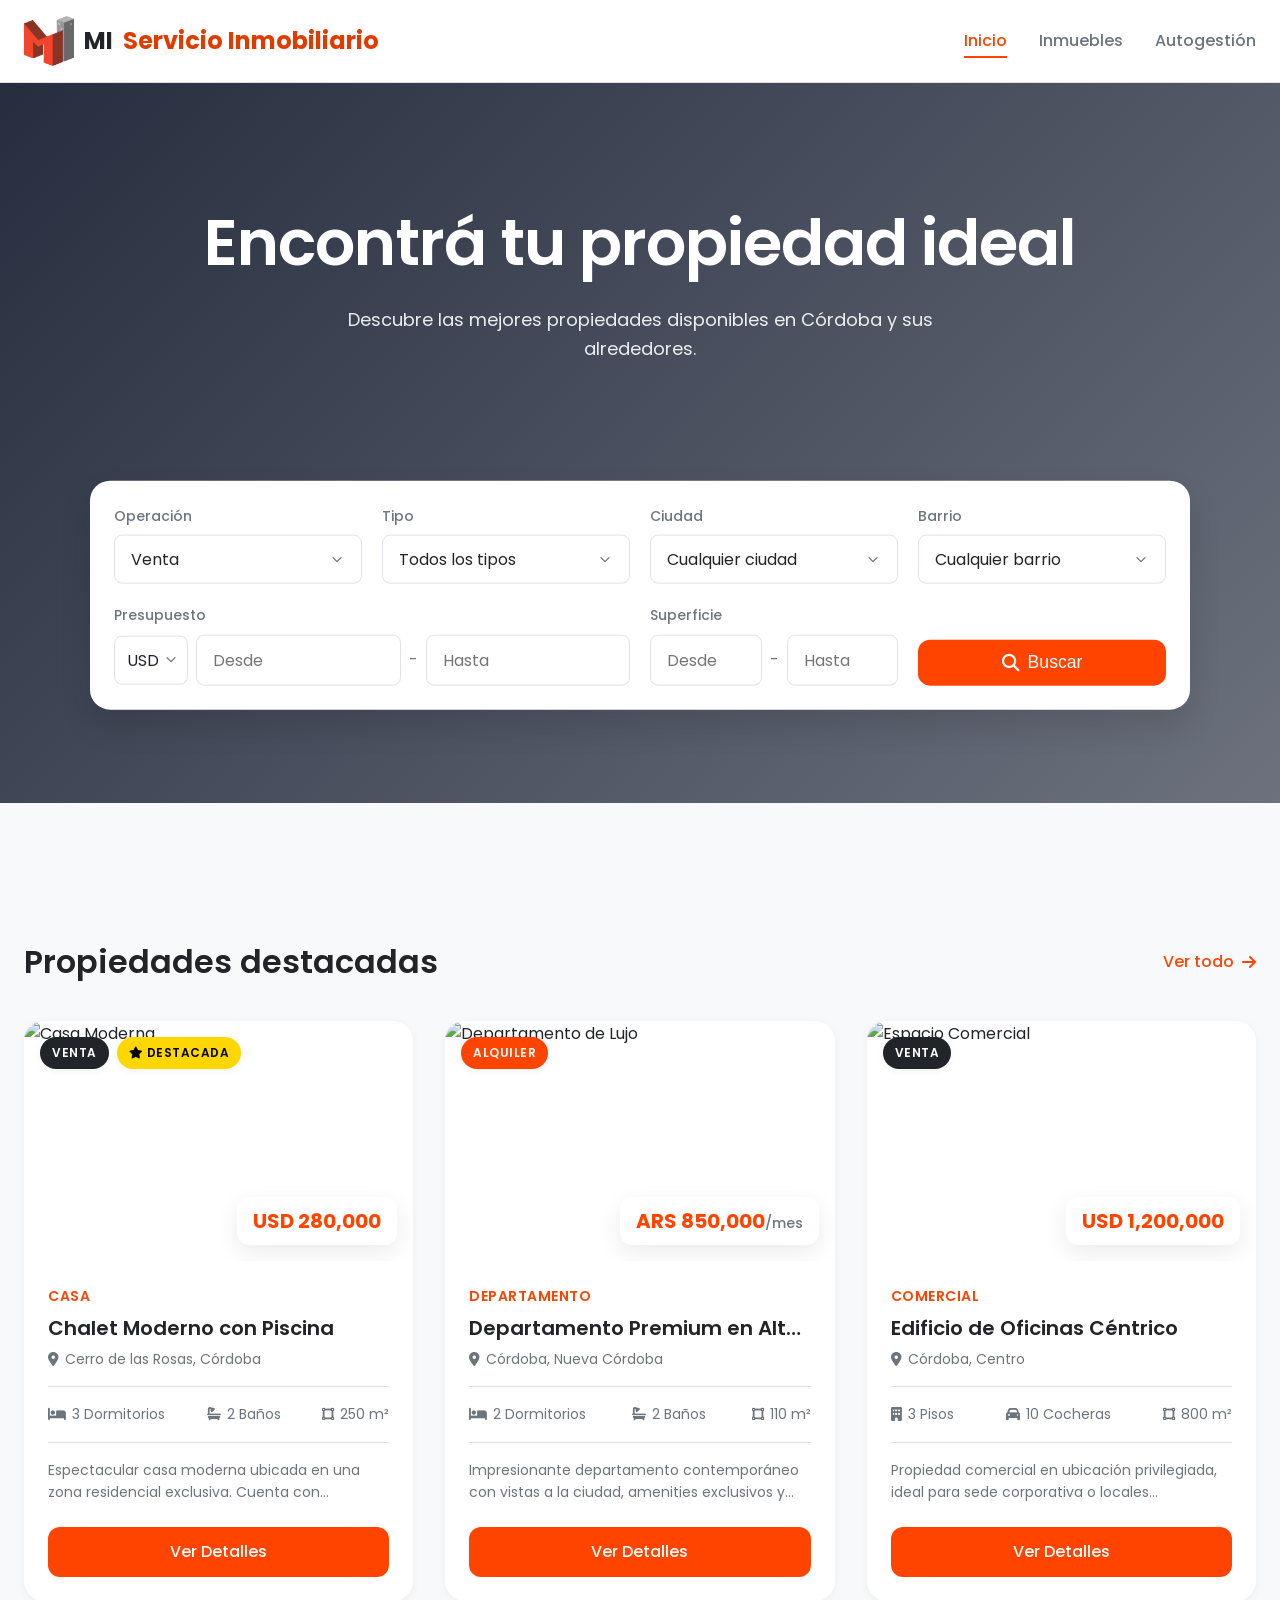
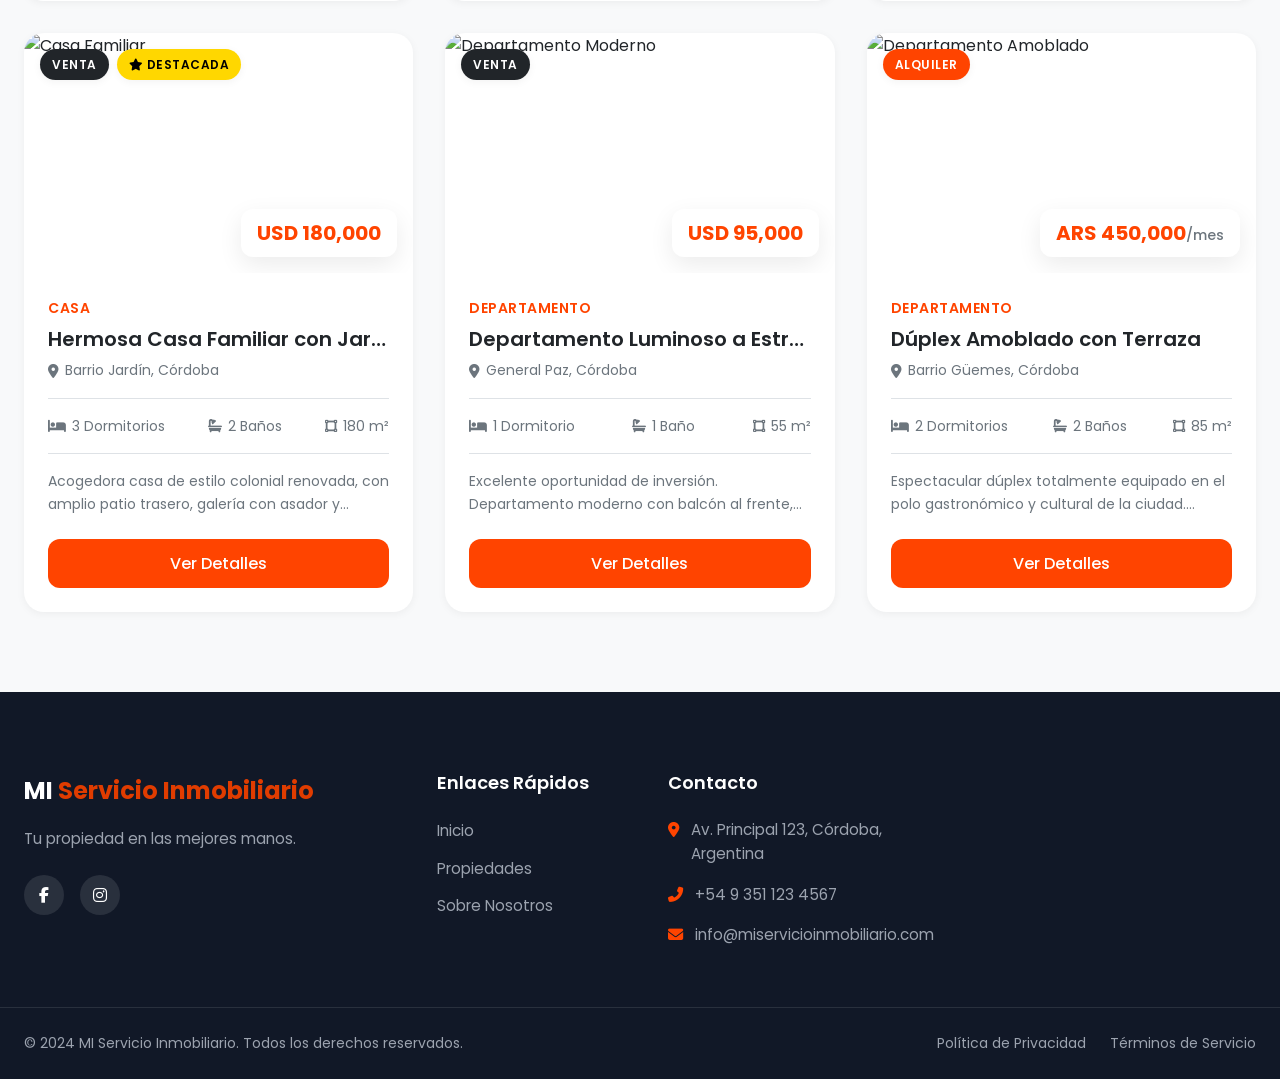
==== real-estate-portal/index.html @ 72af32c0 "Reestructura" ====
<!DOCTYPE html>
<html lang="en">

<head>
    <meta charset="UTF-8">
    <meta name="viewport" content="width=device-width, initial-scale=1.0">
    <meta name="description"
        content="Modern Real Estate Portal - Find your dream home, apartment or commercial property.">
    <title>MI Servicio inmobiliario</title>
    <link rel="icon" href="LogoInmob.png" type="image/png">
    <!-- Modern Typography -->
    <link href="https://fonts.googleapis.com/css2?family=Poppins:wght@300;400;500;600;700&display=swap"
        rel="stylesheet">
    <!-- Font Awesome for Icons -->
    <link rel="stylesheet" href="https://cdnjs.cloudflare.com/ajax/libs/font-awesome/6.4.0/css/all.min.css">
    <!-- Custom CSS -->
    <link rel="stylesheet" href="css/styles.css">
</head>

<body>
    <!-- Header / Navbar -->
    <header class="navbar">
        <div class="container nav-container">
            <a href="#" class="logo">
                <img src="LogoInmob.png" alt="Logo" class="logoimg">
                MI <span>Servicio Inmobiliario</span>
            </a>
            <nav class="nav-links" id="nav-links">
                <a href="index.html" class="active">Inicio</a>
                <a href="properties.html">Inmuebles</a>
                <a href="login.html">Autogestión</a>
            </nav>
            <button class="mobile-toggle" aria-label="Toggle navigation">
                <i class="fas fa-bars"></i>
            </button>
        </div>
    </header>

    <!-- Hero Section -->
    <section class="hero">
        <div class="hero-overlay"></div>
        <div class="container hero-content">
            <h1>Encontrá tu propiedad ideal</h1>
            <p class="subtitle">Descubre las mejores propiedades disponibles en Córdoba y sus alrededores.</p>

            <!-- Advanced Filters Section -->
            <div class="advanced-filters">
                <form class="filter-form">
                    <div class="filter-group">
                        <label>Operación</label>
                        <select class="custom-select">
                            <option value="sale">Venta</option>
                            <option value="rent">Alquiler</option>
                        </select>
                    </div>

                    <div class="filter-group">
                        <label>Tipo</label>
                        <select class="custom-select">
                            <option value="">Todos los tipos</option>
                            <option value="apartment">Departamento</option>
                            <option value="house">Casa</option>
                            <option value="commercial">Comercial</option>
                            <option value="office">Oficina</option>
                            <option value="land">Terreno</option>
                        </select>
                    </div>

                    <div class="filter-group">
                        <label>Ciudad</label>
                        <select class="custom-select">
                            <option value="">Cualquier ciudad</option>
                            <option value="cordoba">Córdoba</option>
                            <option value="carlos_paz">Carlos Paz</option>
                            <option value="villa_maria">Villa María</option>
                        </select>
                    </div>

                    <div class="filter-group">
                        <label>Barrio</label>
                        <select class="custom-select">
                            <option value="">Cualquier barrio</option>
                            <option value="centro">Centro</option>
                            <option value="nueva_cordoba">Nueva Córdoba</option>
                            <option value="alberdi">Alberdi</option>
                        </select>
                    </div>

                    <div class="filter-group price-group">
                        <label>Presupuesto</label>
                        <div class="price-inputs">
                            <select class="custom-select currency-select" aria-label="Currency">
                                <option value="USD">USD</option>
                                <option value="ARS">ARS</option>
                            </select>
                            <input type="number" placeholder="Desde" aria-label="Minimum price">
                            <span class="separator">-</span>
                            <input type="number" placeholder="Hasta" aria-label="Maximum price">
                        </div>
                    </div>

                    <div class="filter-group">
                        <label>Superficie</label>
                        <div class="price-inputs">
                            <input type="number" placeholder="Desde" aria-label="Minimum surface">
                            <span class="separator">-</span>
                            <input type="number" placeholder="Hasta" aria-label="Maximum surface">
                        </div>
                    </div>

                    <div class="filter-submit">
                        <button type="button" class="btn btn-primary btn-search">
                            <i class="fas fa-search"></i> Buscar
                        </button>
                    </div>
                </form>
            </div>
        </div>
    </section>

    <!-- Main Content -->
    <main class="container">

        <!-- Featured Properties / Property Listing Grid -->
        <section class="property-section">
            <div class="section-header">
                <h2>Propiedades destacadas</h2>
                <a href="properties.html" class="view-all">Ver todo <i class="fas fa-arrow-right"></i></a>
            </div>

            <div class="property-grid">
                <article class="property-card featured">
                    <div class="card-image">
                        <img src="https://images.unsplash.com/photo-1512917774080-9991f1c4c750?auto=format&fit=crop&q=80&w=800"
                            alt="Casa Moderna">
                        <div class="badges">
                            <span class="badge operation">Venta</span>
                            <span class="badge featured-badge"><i class="fas fa-star"></i> Destacada</span>
                        </div>
                        <div class="price">USD 280,000</div>
                    </div>
                    <div class="card-content">
                        <span class="property-type">Casa</span>
                        <h3 class="property-title">Chalet Moderno con Piscina</h3>
                        <p class="property-location"><i class="fas fa-map-marker-alt"></i> Cerro de las Rosas, Córdoba
                        </p>
                        <div class="property-features">
                            <span><i class="fas fa-bed"></i> 3 Dormitorios</span>
                            <span><i class="fas fa-bath"></i> 2 Baños</span>
                            <span><i class="fas fa-vector-square"></i> 250 m²</span>
                        </div>
                        <p class="property-desc">Espectacular casa moderna ubicada en una zona residencial exclusiva.
                            Cuenta con ambientes luminosos, amplio jardín, quincho cerrado y terminaciones de primera
                            calidad.</p>
                        <a href="#" class="btn btn-primary btn-block">Ver Detalles</a>
                    </div>
                </article>

                <!-- Property Card 2 -->
                <article class="property-card">
                    <div class="card-image">
                        <img src="https://images.unsplash.com/photo-1545324418-cc1a3fa10c00?auto=format&fit=crop&q=80&w=800"
                            alt="Departamento de Lujo">
                        <div class="badges">
                            <span class="badge operation rent">Alquiler</span>
                        </div>
                        <div class="price">ARS 850,000<span>/mes</span></div>
                    </div>
                    <div class="card-content">
                        <span class="property-type">Departamento</span>
                        <h3 class="property-title">Departamento Premium en Altura</h3>
                        <p class="property-location"><i class="fas fa-map-marker-alt"></i> Córdoba, Nueva Córdoba</p>
                        <div class="property-features">
                            <span><i class="fas fa-bed"></i> 2 Dormitorios</span>
                            <span><i class="fas fa-bath"></i> 2 Baños</span>
                            <span><i class="fas fa-vector-square"></i> 110 m²</span>
                        </div>
                        <p class="property-desc">Impresionante departamento contemporáneo con vistas a la ciudad,
                            amenities exclusivos y guardia de seguridad 24/7 en pleno corazón de Nueva Córdoba.</p>
                        <a href="#" class="btn btn-primary btn-block">Ver Detalles</a>
                    </div>
                </article>

                <!-- Property Card 3 -->
                <article class="property-card">
                    <div class="card-image">
                        <img src="https://images.unsplash.com/photo-1497366216548-37526070297c?auto=format&fit=crop&q=80&w=800"
                            alt="Espacio Comercial">
                        <div class="badges">
                            <span class="badge operation">Venta</span>
                        </div>
                        <div class="price">USD 1,200,000</div>
                    </div>
                    <div class="card-content">
                        <span class="property-type">Comercial</span>
                        <h3 class="property-title">Edificio de Oficinas Céntrico</h3>
                        <p class="property-location"><i class="fas fa-map-marker-alt"></i> Córdoba, Centro</p>
                        <div class="property-features">
                            <span><i class="fas fa-building"></i> 3 Pisos</span>
                            <span><i class="fas fa-car"></i> 10 Cocheras</span>
                            <span><i class="fas fa-vector-square"></i> 800 m²</span>
                        </div>
                        <p class="property-desc">Propiedad comercial en ubicación privilegiada, ideal para sede
                            corporativa o locales comerciales boutique con alto tránsito peatonal.</p>
                        <a href="#" class="btn btn-primary btn-block">Ver Detalles</a>
                    </div>
                </article>

                <!-- Property Card 4 -->
                <article class="property-card featured">
                    <div class="card-image">
                        <img src="https://images.unsplash.com/photo-1580587771525-78b9dba3b914?auto=format&fit=crop&q=80&w=800"
                            alt="Casa Familiar">
                        <div class="badges">
                            <span class="badge operation">Venta</span>
                            <span class="badge featured-badge"><i class="fas fa-star"></i> Destacada</span>
                        </div>
                        <div class="price">USD 180,000</div>
                    </div>
                    <div class="card-content">
                        <span class="property-type">Casa</span>
                        <h3 class="property-title">Hermosa Casa Familiar con Jardín</h3>
                        <p class="property-location"><i class="fas fa-map-marker-alt"></i> Barrio Jardín, Córdoba</p>
                        <div class="property-features">
                            <span><i class="fas fa-bed"></i> 3 Dormitorios</span>
                            <span><i class="fas fa-bath"></i> 2 Baños</span>
                            <span><i class="fas fa-vector-square"></i> 180 m²</span>
                        </div>
                        <p class="property-desc">Acogedora casa de estilo colonial renovada, con amplio patio trasero,
                            galería con asador y cochera doble. Entorno tranquilo y seguro.</p>
                        <a href="#" class="btn btn-primary btn-block">Ver Detalles</a>
                    </div>
                </article>

                <!-- Property Card 5 -->
                <article class="property-card">
                    <div class="card-image">
                        <img src="https://images.unsplash.com/photo-1502672260266-1c1de24244e4?auto=format&fit=crop&q=80&w=800"
                            alt="Departamento Moderno">
                        <div class="badges">
                            <span class="badge operation">Venta</span>
                        </div>
                        <div class="price">USD 95,000</div>
                    </div>
                    <div class="card-content">
                        <span class="property-type">Departamento</span>
                        <h3 class="property-title">Departamento Luminoso a Estrenar</h3>
                        <p class="property-location"><i class="fas fa-map-marker-alt"></i> General Paz, Córdoba</p>
                        <div class="property-features">
                            <span><i class="fas fa-bed"></i> 1 Dormitorio</span>
                            <span><i class="fas fa-bath"></i> 1 Baño</span>
                            <span><i class="fas fa-vector-square"></i> 55 m²</span>
                        </div>
                        <p class="property-desc">Excelente oportunidad de inversión. Departamento moderno con balcón al
                            frente, cocina integrada con barra y detalles de categoría.</p>
                        <a href="#" class="btn btn-primary btn-block">Ver Detalles</a>
                    </div>
                </article>

                <!-- Property Card 6 -->
                <article class="property-card">
                    <div class="card-image">
                        <img src="https://images.unsplash.com/photo-1522708323590-d24dbb6b0267?auto=format&fit=crop&q=80&w=800"
                            alt="Departamento Amoblado">
                        <div class="badges">
                            <span class="badge operation rent">Alquiler</span>
                        </div>
                        <div class="price">ARS 450,000<span>/mes</span></div>
                    </div>
                    <div class="card-content">
                        <span class="property-type">Departamento</span>
                        <h3 class="property-title">Dúplex Amoblado con Terraza</h3>
                        <p class="property-location"><i class="fas fa-map-marker-alt"></i> Barrio Güemes, Córdoba</p>
                        <div class="property-features">
                            <span><i class="fas fa-bed"></i> 2 Dormitorios</span>
                            <span><i class="fas fa-bath"></i> 2 Baños</span>
                            <span><i class="fas fa-vector-square"></i> 85 m²</span>
                        </div>
                        <p class="property-desc">Espectacular dúplex totalmente equipado en el polo gastronómico y
                            cultural de la ciudad. Cuenta con terraza propia y parrilla.</p>
                        <a href="#" class="btn btn-primary btn-block">Ver Detalles</a>
                    </div>
                </article>

            </div>
        </section>

    </main>

    <!-- Footer -->
    <footer class="footer">
        <div class="container footer-grid">
            <div class="footer-brand">
                <a href="#" class="logo">MI <span>Servicio Inmobiliario</span></a>
                <p>Tu propiedad en las mejores manos.</p>
                <div class="social-links">
                    <a href="#" aria-label="Facebook"><i class="fab fa-facebook-f"></i></a>
                    <a href="#" aria-label="Instagram"><i class="fab fa-instagram"></i></a>
                </div>
            </div>

            <div class="footer-links">
                <h3>Enlaces Rápidos</h3>
                <ul>
                    <li><a href="index.html">Inicio</a></li>
                    <li><a href="properties.html">Propiedades</a></li>
                    <li><a href="#">Sobre Nosotros</a></li>
                </ul>
            </div>


            <div class="footer-contact">
                <h3>Contacto</h3>
                <ul>
                    <li><i class="fas fa-map-marker-alt"></i> Av. Principal 123, Córdoba, Argentina</li>
                    <li><i class="fas fa-phone-alt"></i> +54 9 351 123 4567</li>
                    <li><i class="fas fa-envelope"></i> info@miservicioinmobiliario.com</li>
                </ul>
            </div>
        </div>
        <div class="footer-bottom">
            <div class="container">
                <p>&copy; 2024 MI Servicio Inmobiliario. Todos los derechos reservados.</p>
                <div class="footer-bottom-links">
                    <a href="#">Política de Privacidad</a>
                    <a href="#">Términos de Servicio</a>
                </div>
            </div>
        </div>
    </footer>

    <script>
        document.querySelector('.mobile-toggle').addEventListener('click', function () {
            document.getElementById('nav-links').classList.toggle('active');
        });
    </script>
</body>

</html>
---- real-estate-portal/css/styles.css ----
/* =========================================
   CSS Reset & Variables
   ========================================= */
:root {
    /* Brand Colors */
    --primary: #FF4400;
    --primary-hover: #e03c00;
    --primary-light: rgba(255, 68, 0, 0.1);

    /* Neutral Palette */
    --white: #ffffff;
    --bg-light: #f8f9fa;
    --bg-gray: #f1f3f5;

    /* Text Colors */
    --text-dark: #212529;
    --text-muted: #6c757d;
    --text-light: #f8f9fa;
    --text-lighter: #e9ecef;

    /* UI Elements */
    --border-color: #dee2e6;
    --border-radius-sm: 8px;
    --border-radius-md: 12px;
    --border-radius-lg: 20px;

    /* Shadows */
    --shadow-sm: 0 2px 8px rgba(0, 0, 0, 0.05);
    --shadow-md: 0 8px 24px rgba(0, 0, 0, 0.08);
    --shadow-lg: 0 16px 32px rgba(0, 0, 0, 0.12);
    --shadow-orange: 0 4px 16px rgba(255, 68, 0, 0.25);

    /* Transitions */
    --transition-fast: 0.2s ease;
    --transition-normal: 0.3s ease;
}

* {
    margin: 0;
    padding: 0;
    box-sizing: border-box;
}

body {
    font-family: 'Poppins', sans-serif;
    background-color: var(--bg-light);
    color: var(--text-dark);
    line-height: 1.6;
    -webkit-font-smoothing: antialiased;
}

a {
    text-decoration: none;
    color: inherit;
    transition: color var(--transition-fast);
}

ul {
    list-style: none;
}

img {
    max-width: 100%;
    display: block;
}

.container {
    width: 100%;
    max-width: 1280px;
    margin: 0 auto;
    padding: 0 24px;
}

/* =========================================
   Typography & Buttons
   ========================================= */
h1,
h2,
h3,
h4,
h5,
h6 {
    font-weight: 600;
    line-height: 1.2;
    color: var(--text-dark);
}

.btn {
    display: inline-flex;
    align-items: center;
    justify-content: center;
    padding: 12px 24px;
    border-radius: var(--border-radius-md);
    font-weight: 500;
    font-size: 1rem;
    cursor: pointer;
    transition: all var(--transition-fast);
    border: none;
    gap: 8px;
}

.btn-primary {
    background-color: var(--primary);
    color: var(--white);
}

.btn-primary:hover {
    background-color: var(--primary-hover);
    transform: translateY(-2px);
    box-shadow: var(--shadow-orange);
}

.btn-secondary {
    background-color: transparent;
    color: var(--text-dark);
    border: 2px solid var(--border-color);
}

.btn-secondary:hover {
    border-color: var(--primary);
    color: var(--primary);
}

.btn-block {
    width: 100%;
}

/* =========================================
   Header & Navbar
   ========================================= */
.navbar {
    position: sticky;
    top: 0;
    background-color: rgba(255, 255, 255, 0.95);
    backdrop-filter: blur(10px);
    border-bottom: 1px solid var(--border-color);
    z-index: 1000;
    padding: 16px 0;
}

.nav-container {
    display: flex;
    justify-content: space-between;
    align-items: center;
}

.logo {
    font-size: 1.5rem;
    font-weight: 700;
    color: var(--text-dark);
    display: flex;
    align-items: center;
    gap: 10px;
}

.logoimg {
    width: 50px;
    height: 50px;
    object-fit: cover;
}

.logo span {
    color: var(--primary-hover);
}

.nav-links {
    display: flex;
    align-items: center;
    gap: 32px;
}

.nav-links a:not(.btn) {
    font-weight: 500;
    color: var(--text-muted);
    position: relative;
}

.nav-links a:not(.btn):hover,
.nav-links a.active {
    color: var(--primary);
}

.nav-links a:not(.btn)::after {
    content: '';
    position: absolute;
    bottom: -4px;
    left: 0;
    width: 0;
    height: 2px;
    background-color: var(--primary);
    transition: width var(--transition-fast);
}

.nav-links a:not(.btn):hover::after,
.nav-links a.active::after {
    width: 100%;
}

.mobile-toggle {
    display: none;
    background: none;
    border: none;
    font-size: 1.5rem;
    color: var(--text-dark);
    cursor: pointer;
}

/* =========================================
   Hero Section
   ========================================= */
.hero {
    position: relative;
    padding: 120px 0 160px;
    background-image: url('https://images.unsplash.com/photo-1600596542815-ffad4c1539a9?ixlib=rb-4.0.3&auto=format&fit=crop&w=2000&q=80');
    background-size: cover;
    background-position: center;
    min-height: 80vh;
    display: flex;
    align-items: center;
}

.hero-overlay {
    position: absolute;
    top: 0;
    left: 0;
    width: 100%;
    height: 100%;
    background: linear-gradient(135deg, rgba(15, 23, 42, 0.9) 0%, rgba(15, 23, 42, 0.6) 100%);
}

.hero-content {
    position: relative;
    z-index: 10;
    text-align: center;
}

.hero h1 {
    font-size: clamp(2.5rem, 5vw, 4rem);
    color: var(--white);
    margin-bottom: 24px;
    letter-spacing: -1px;
}

.hero .subtitle {
    font-size: 1.125rem;
    color: rgba(255, 255, 255, 0.9);
    max-width: 600px;
    margin: 0 auto 48px;
}

/* =========================================
   Advanced Filters
   ========================================= */
.advanced-filters {
    background: var(--white);
    padding: 24px;
    border-radius: var(--border-radius-lg);
    box-shadow: var(--shadow-lg);
    max-width: 1100px;
    margin: 0 auto;
    transform: translateY(30%);
}

.filter-form {
    display: grid;
    grid-template-columns: repeat(auto-fit, minmax(200px, 1fr));
    gap: 20px;
    align-items: end;
}

.filter-group {
    display: flex;
    flex-direction: column;
    text-align: left;
}

.filter-group label {
    font-size: 0.875rem;
    font-weight: 500;
    color: var(--text-muted);
    margin-bottom: 8px;
}

.custom-select,
.price-inputs input {
    width: 100%;
    padding: 12px 16px;
    border: 1px solid var(--border-color);
    border-radius: var(--border-radius-sm);
    font-family: inherit;
    font-size: 1rem;
    color: var(--text-dark);
    background-color: var(--white);
    transition: border-color var(--transition-fast), box-shadow var(--transition-fast);
    outline: none;
    -webkit-appearance: none;
    -moz-appearance: none;
    appearance: none;
}

/* Custom Select Arrow */
.custom-select {
    background-image: url("data:image/svg+xml;charset=UTF-8,%3csvg xmlns='http://www.w3.org/2000/svg' viewBox='0 0 24 24' fill='none' stroke='%236c757d' stroke-width='2' stroke-linecap='round' stroke-linejoin='round'%3e%3cpolyline points='6 9 12 15 18 9'%3e%3c/polyline%3e%3c/svg%3e");
    background-repeat: no-repeat;
    background-position: right 16px center;
    background-size: 16px;
    cursor: pointer;
}

.custom-select:focus,
.price-inputs input:focus {
    border-color: var(--primary);
    box-shadow: 0 0 0 4px var(--primary-light);
}

.price-group {
    grid-column: span 2;
}

.price-inputs {
    display: flex;
    align-items: center;
    gap: 8px;
}

.currency-select {
    width: 90px;
    padding: 12px 28px 12px 12px;
    background-position: right 8px center;
}

.price-inputs .separator {
    color: var(--text-muted);
}

.filter-submit {
    height: 100%;
    display: flex;
    align-items: flex-end;
}

.btn-search {
    width: 100%;
    height: 46px;
    font-size: 1.1rem;
}

/* =========================================
   Property Listings
   ========================================= */
.property-section {
    padding: 80px 0;
    margin-top: 60px;
    /* Offset for the overlapping form */
}

.section-header {
    display: flex;
    justify-content: space-between;
    align-items: center;
    margin-bottom: 40px;
}

.section-header h2 {
    font-size: 2rem;
}

.view-all {
    display: flex;
    align-items: center;
    gap: 8px;
    color: var(--primary);
    font-weight: 500;
}

.view-all:hover {
    gap: 12px;
}

.property-grid {
    display: grid;
    grid-template-columns: repeat(3, 1fr);
    gap: 32px;
}

/* Property Card */
.property-card {
    background: var(--white);
    border-radius: var(--border-radius-lg);
    overflow: hidden;
    box-shadow: var(--shadow-sm);
    transition: transform var(--transition-normal), box-shadow var(--transition-normal);
    display: flex;
    flex-direction: column;
}

.property-card:hover {
    transform: translateY(-8px);
    box-shadow: var(--shadow-lg);
}

.card-image {
    position: relative;
    height: 240px;
    overflow: hidden;
}

.card-image img {
    width: 100%;
    height: 100%;
    object-fit: cover;
    transition: transform var(--transition-normal);
}

.property-card:hover .card-image img {
    transform: scale(1.05);
}

.badges {
    position: absolute;
    top: 16px;
    left: 16px;
    display: flex;
    gap: 8px;
    z-index: 2;
}

.badge {
    padding: 6px 12px;
    border-radius: 20px;
    font-size: 0.75rem;
    font-weight: 600;
    text-transform: uppercase;
    letter-spacing: 0.5px;
    background: var(--white);
    color: var(--text-dark);
    box-shadow: var(--shadow-sm);
}

.badge.operation {
    background: var(--text-dark);
    color: var(--white);
}

.badge.operation.rent {
    background: var(--primary);
}

.badge.featured-badge {
    background-color: #ffd700;
    color: #000;
}

.price {
    position: absolute;
    bottom: 16px;
    right: 16px;
    background: var(--white);
    padding: 8px 16px;
    border-radius: var(--border-radius-md);
    font-weight: 700;
    font-size: 1.25rem;
    color: var(--primary);
    box-shadow: var(--shadow-md);
    z-index: 2;
}

.price span {
    font-size: 0.875rem;
    color: var(--text-muted);
    font-weight: 500;
}

.card-content {
    padding: 24px;
    display: flex;
    flex-direction: column;
    flex-grow: 1;
}

.property-type {
    font-size: 0.875rem;
    color: var(--primary);
    font-weight: 600;
    margin-bottom: 8px;
    text-transform: uppercase;
    letter-spacing: 0.5px;
}

.property-title {
    font-size: 1.25rem;
    margin-bottom: 8px;
    white-space: nowrap;
    overflow: hidden;
    text-overflow: ellipsis;
}

.property-location {
    color: var(--text-muted);
    font-size: 0.875rem;
    margin-bottom: 16px;
    display: flex;
    align-items: center;
    gap: 6px;
}

.property-features {
    display: flex;
    justify-content: space-between;
    padding: 16px 0;
    border-top: 1px solid var(--border-color);
    border-bottom: 1px solid var(--border-color);
    margin-bottom: 16px;
}

.property-features span {
    display: flex;
    align-items: center;
    gap: 6px;
    font-size: 0.875rem;
    color: var(--text-muted);
}

.property-desc {
    font-size: 0.875rem;
    color: var(--text-muted);
    margin-bottom: 24px;
    display: -webkit-box;
    -webkit-line-clamp: 2;
    line-clamp: 2;
    -webkit-box-orient: vertical;
    overflow: hidden;
    flex-grow: 1;
}

/* =========================================
   Footer
   ========================================= */
.footer {
    background-color: #111827;
    color: var(--text-light);
    padding-top: 80px;
}

.footer-grid {
    display: grid;
    grid-template-columns: 2fr 1fr 1fr 1.5fr;
    gap: 48px;
    margin-bottom: 60px;
}

.footer-brand .logo {
    color: var(--white);
    display: inline-block;
    margin-bottom: 16px;
}

.footer-brand p {
    color: #9ca3af;
    margin-bottom: 24px;
    font-size: 0.95rem;
}

.social-links {
    display: flex;
    gap: 16px;
}

.social-links a {
    display: flex;
    align-items: center;
    justify-content: center;
    width: 40px;
    height: 40px;
    border-radius: 50%;
    background-color: rgba(255, 255, 255, 0.1);
    color: var(--white);
    transition: all var(--transition-fast);
}

.social-links a:hover {
    background-color: var(--primary);
    transform: translateY(-3px);
}

.footer h3 {
    color: var(--white);
    font-size: 1.125rem;
    margin-bottom: 24px;
}

.footer-links ul {
    display: flex;
    flex-direction: column;
    gap: 12px;
}

.footer-links a {
    color: #9ca3af;
    font-size: 0.95rem;
}

.footer-links a:hover {
    color: var(--primary);
    padding-left: 4px;
}

.footer-contact ul {
    display: flex;
    flex-direction: column;
    gap: 16px;
}

.footer-contact li {
    display: flex;
    gap: 12px;
    color: #9ca3af;
    font-size: 0.95rem;
    align-items: flex-start;
}

.footer-contact i {
    color: var(--primary);
    margin-top: 4px;
}

.footer-bottom {
    border-top: 1px solid rgba(255, 255, 255, 0.1);
    padding: 24px 0;
}

.footer-bottom .container {
    display: flex;
    justify-content: space-between;
    align-items: center;
}

.footer-bottom p {
    color: #9ca3af;
    font-size: 0.875rem;
}

.footer-bottom-links {
    display: flex;
    gap: 24px;
}

.footer-bottom-links a {
    color: #9ca3af;
    font-size: 0.875rem;
}

.footer-bottom-links a:hover {
    color: var(--white);
}

/* =========================================
   Responsive Design
   ========================================= */

/* Tablet (max-width: 1024px) */
@media (max-width: 1024px) {
    .container {
        padding: 0 20px;
    }

    .property-grid {
        grid-template-columns: repeat(2, 1fr);
    }

    .advanced-filters {
        transform: translateY(20%);
    }

    .filter-form {
        grid-template-columns: repeat(2, 1fr);
    }

    .price-group {
        grid-column: span 1;
    }

    .footer-grid {
        grid-template-columns: repeat(2, 1fr);
    }
}

/* Mobile (max-width: 768px) */
@media (max-width: 768px) {
    .container {
        padding: 0 16px;
    }

    .nav-links {
        display: none;
        position: absolute;
        top: 100%;
        left: 0;
        width: 100%;
        background-color: var(--white);
        flex-direction: column;
        padding: 24px;
        box-shadow: var(--shadow-md);
        gap: 20px;
    }

    .nav-links.active {
        display: flex;
    }

    .nav-links .btn {
        width: 100%;
    }

    .mobile-toggle {
        display: block;
    }

    .hero {
        min-height: auto;
        padding: 100px 0;
    }

    .hero h1 {
        font-size: 2.5rem;
    }

    .advanced-filters {
        position: relative;
        transform: none;
        margin-top: 40px;
    }

    .filter-form {
        grid-template-columns: 1fr;
    }

    .price-group {
        grid-column: 1;
    }

    .property-section {
        margin-top: 40px;
        padding: 40px 0;
    }

    .property-grid {
        grid-template-columns: 1fr;
    }

    .footer-grid {
        grid-template-columns: 1fr;
        gap: 40px;
    }

    .footer-bottom .container {
        flex-direction: column;
        gap: 16px;
        text-align: center;
    }
}

@media (max-width: 480px) {
    .navbar {
        padding: 12px 0;
    }

    .hero {
        padding: 80px 0;
    }

    .hero h1 {
        font-size: 2.1rem;
    }

    .hero .subtitle {
        font-size: 1rem;
        padding: 0 8px;
    }

    .advanced-filters {
        padding: 18px;
    }

    .filter-group label {
        font-size: 0.8rem;
    }

    .price-inputs .currency-select {
        width: 70px;
        padding: 12px 20px 12px 8px;
    }

    .price {
        font-size: 1.1rem;
        padding: 6px 12px;
    }
}
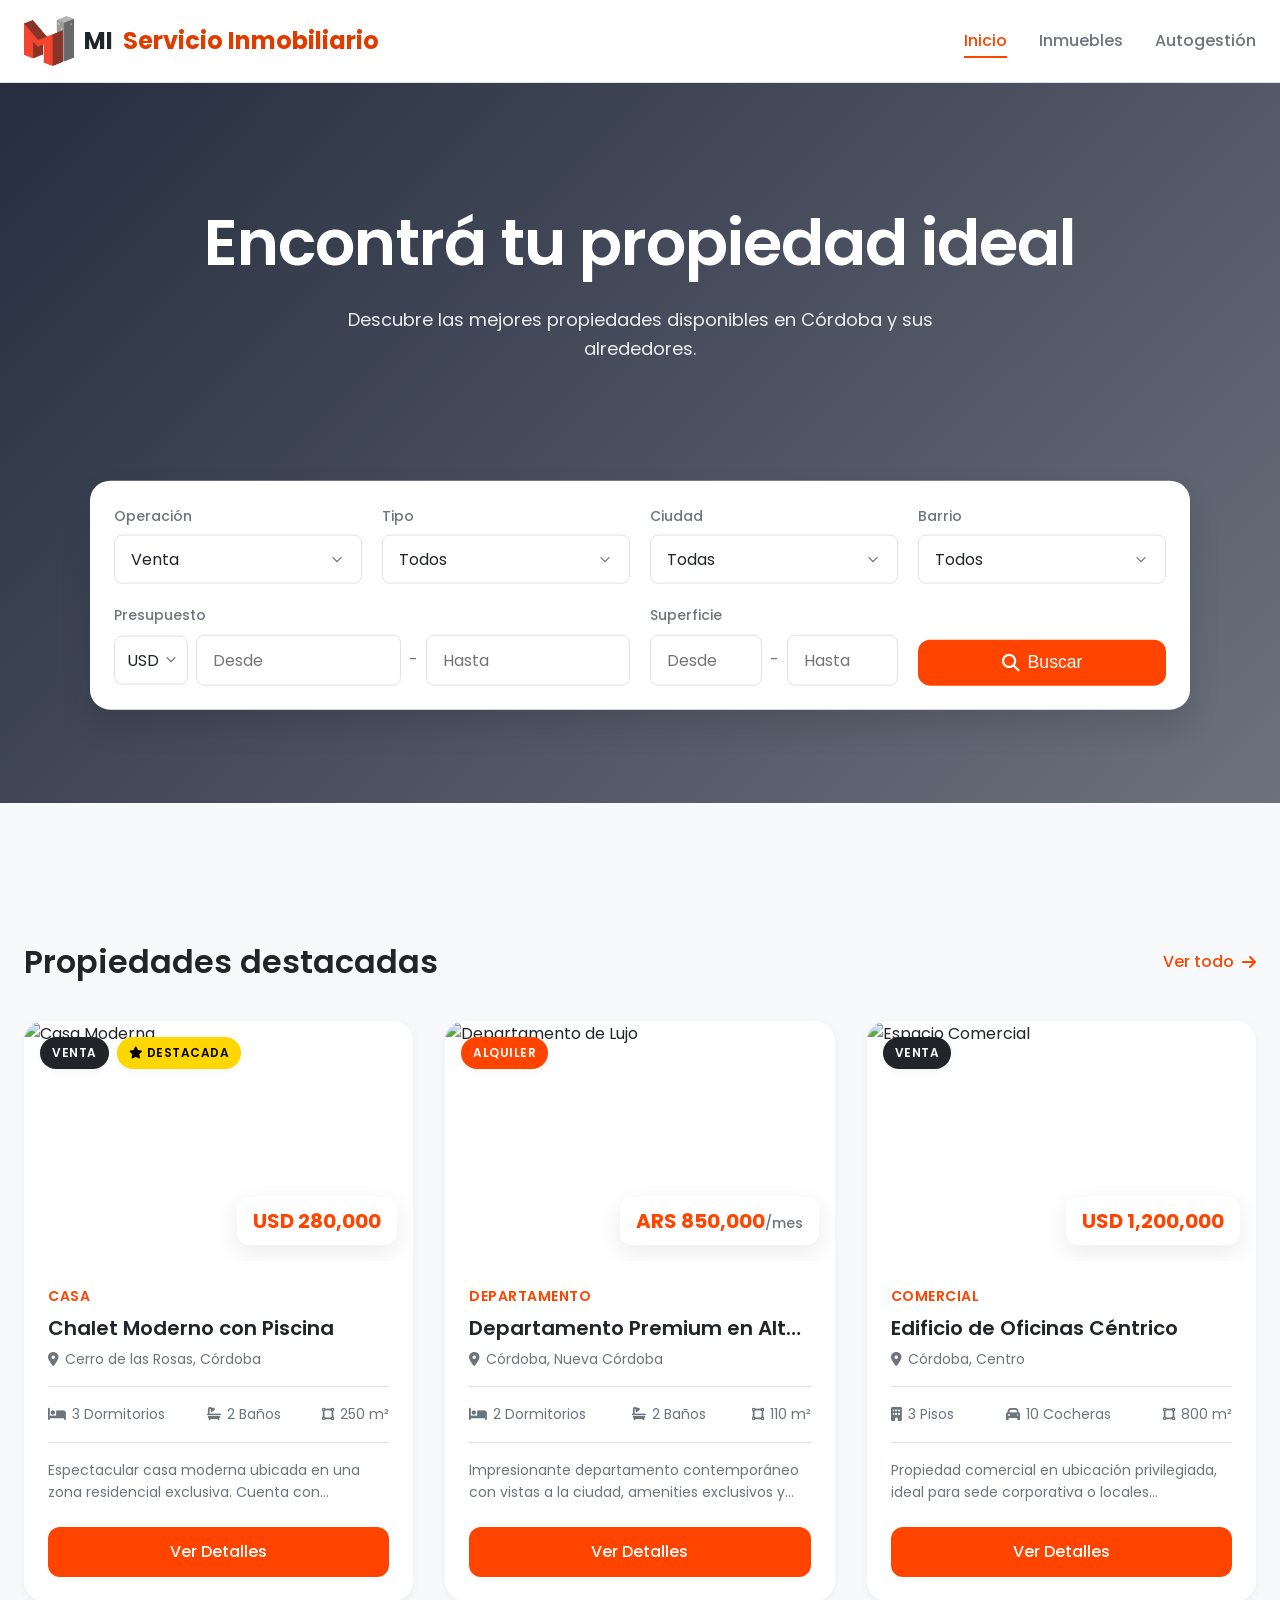
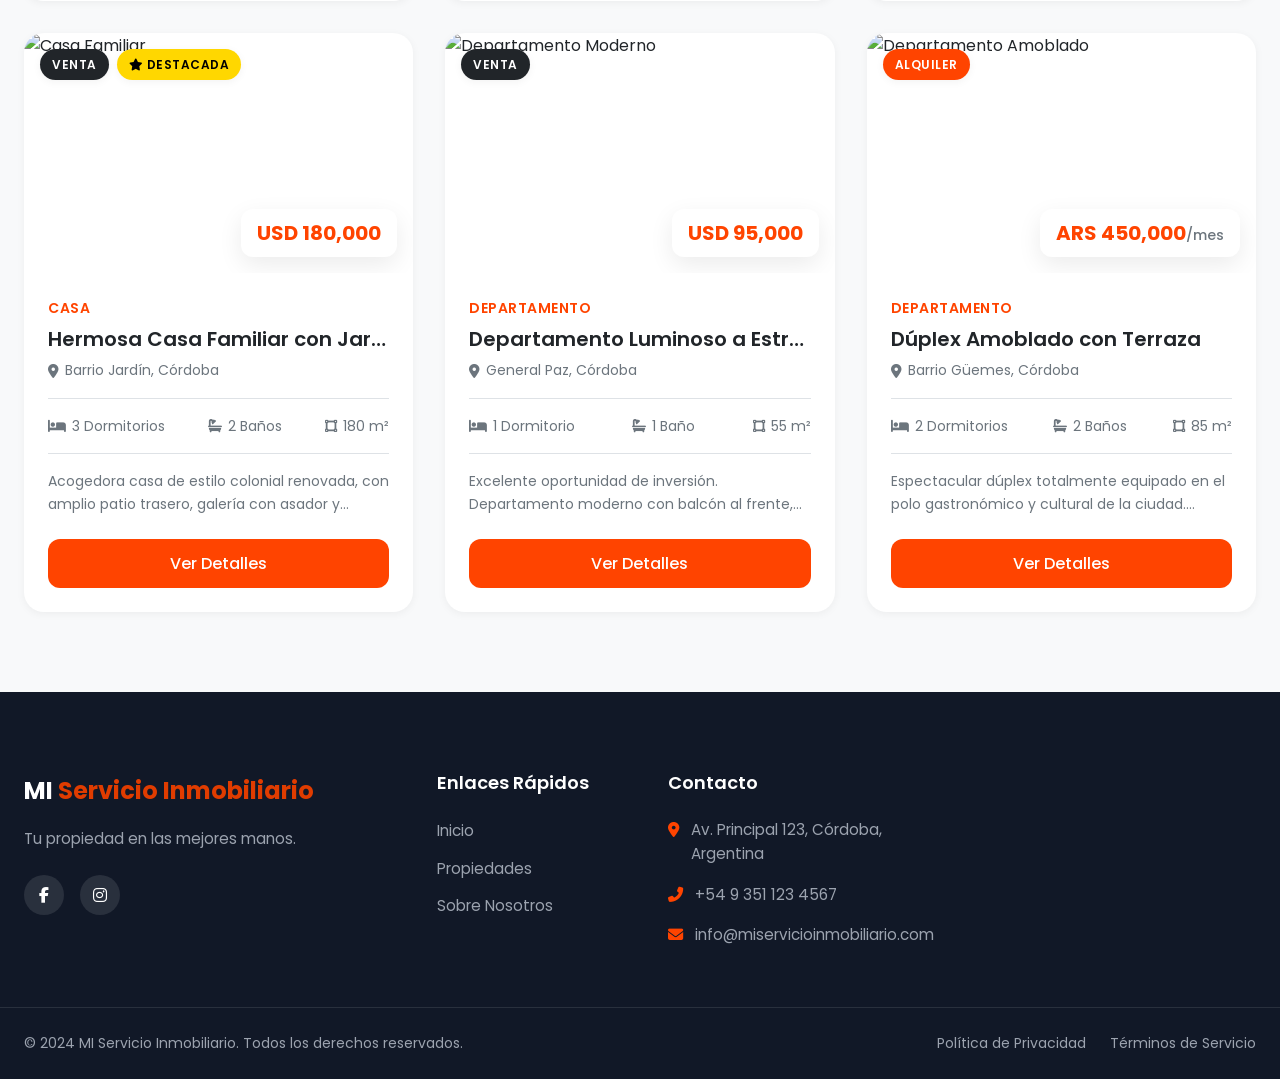
==== commit 8d120d6b: "Input archivos en Admin, correccion de filtros en index y properties" ====
--- a/real-estate-portal/index.html
+++ b/real-estate-portal/index.html
@@ -57,7 +57,7 @@
                     <div class="filter-group">
                         <label>Tipo</label>
                         <select class="custom-select">
-                            <option value="">Todos los tipos</option>
+                            <option value="">Todos</option>
                             <option value="apartment">Departamento</option>
                             <option value="house">Casa</option>
                             <option value="commercial">Comercial</option>
@@ -69,7 +69,7 @@
                     <div class="filter-group">
                         <label>Ciudad</label>
                         <select class="custom-select">
-                            <option value="">Cualquier ciudad</option>
+                            <option value="">Todas</option>
                             <option value="cordoba">Córdoba</option>
                             <option value="carlos_paz">Carlos Paz</option>
                             <option value="villa_maria">Villa María</option>
@@ -79,7 +79,7 @@
                     <div class="filter-group">
                         <label>Barrio</label>
                         <select class="custom-select">
-                            <option value="">Cualquier barrio</option>
+                            <option value="">Todos</option>
                             <option value="centro">Centro</option>
                             <option value="nueva_cordoba">Nueva Córdoba</option>
                             <option value="alberdi">Alberdi</option>
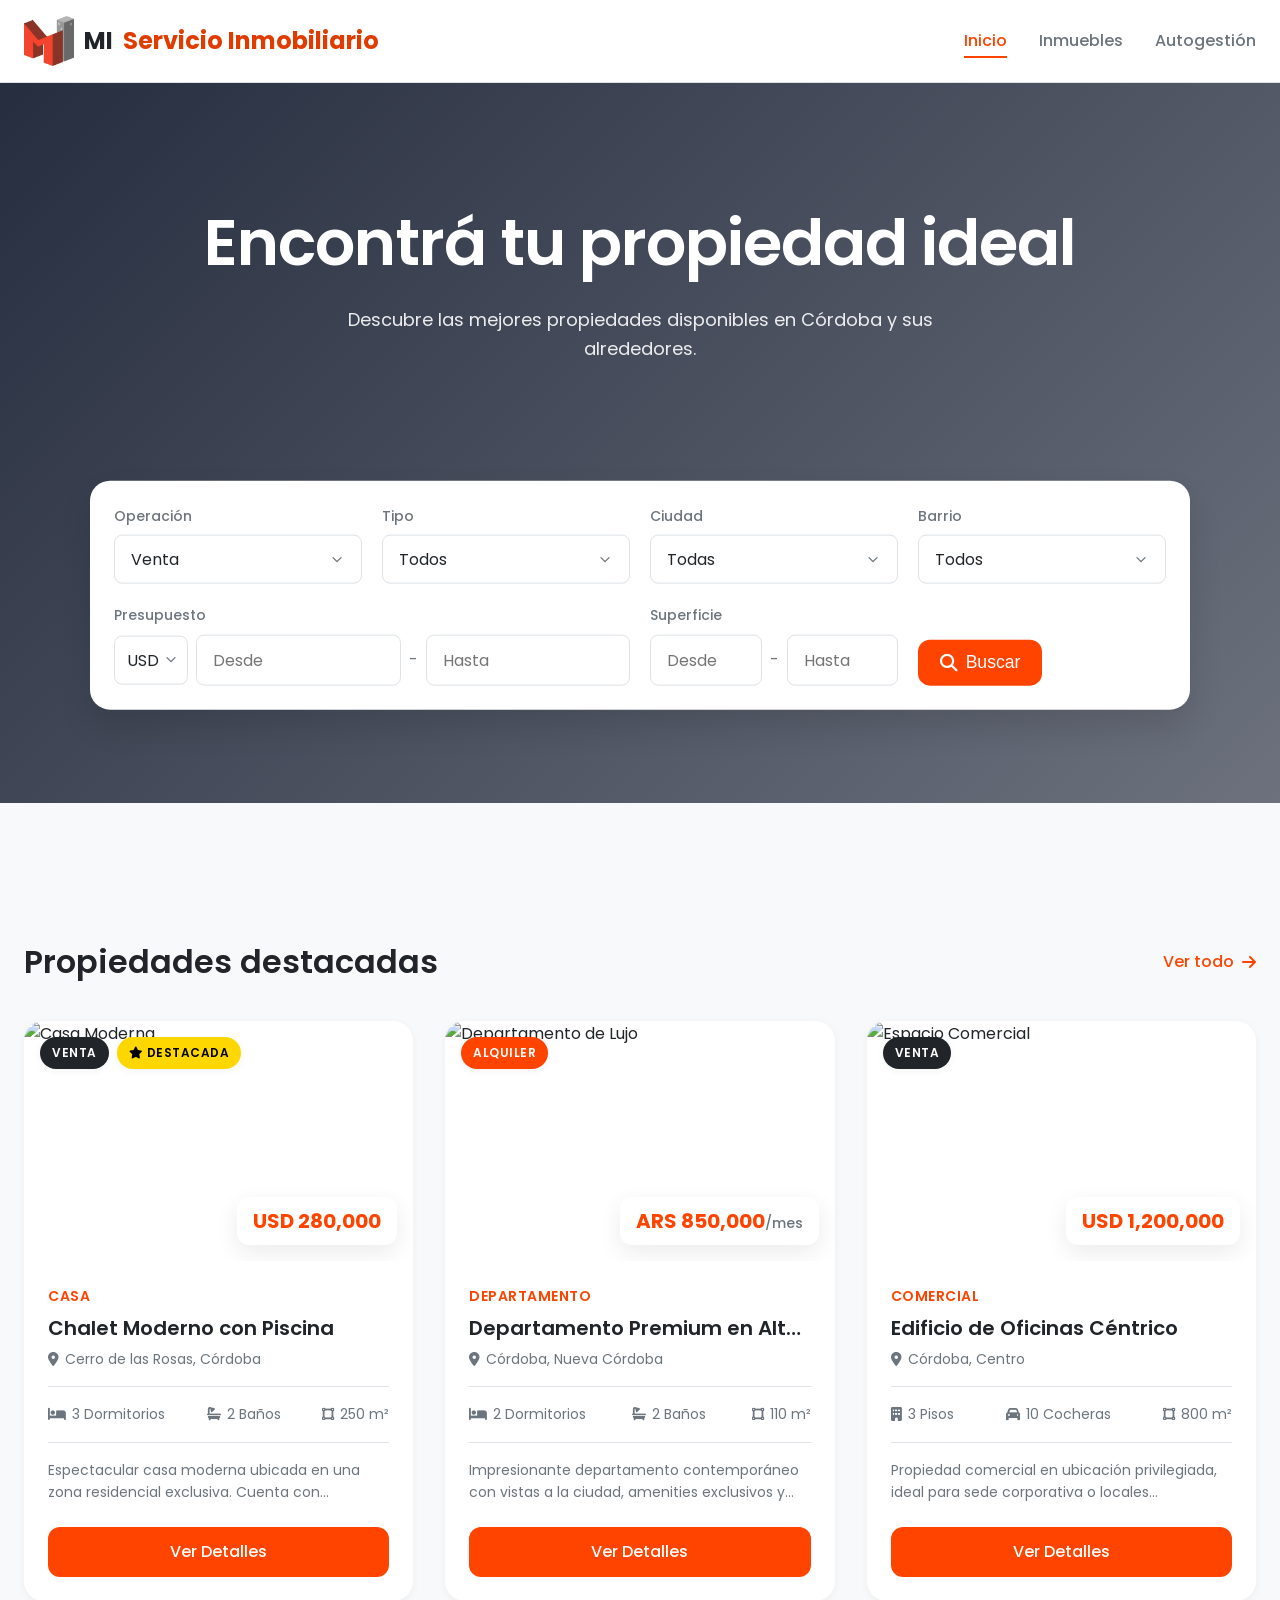
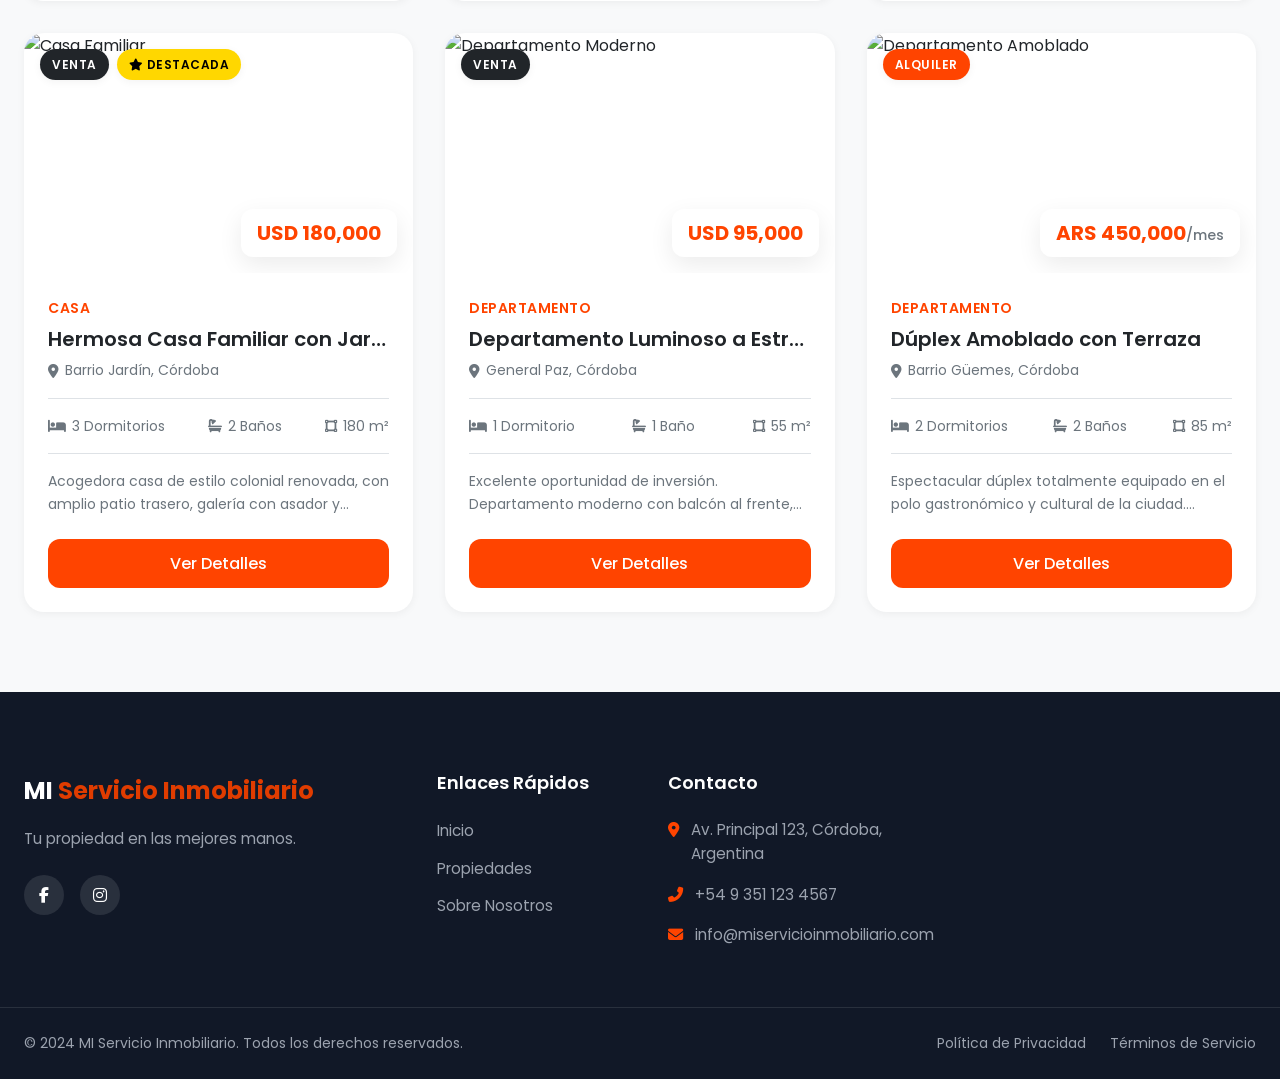
==== commit e3d0dfcf: "Checkpoint from VS Code for cloud agent session" ====
--- a/real-estate-portal/index.html
+++ b/real-estate-portal/index.html
@@ -93,18 +93,22 @@
                                 <option value="USD">USD</option>
                                 <option value="ARS">ARS</option>
                             </select>
-                            <input type="number" placeholder="Desde" aria-label="Minimum price">
+                            <input type="number" id="precioDesde" placeholder="Desde" aria-label="Minimum price"
+                                min="0">
                             <span class="separator">-</span>
-                            <input type="number" placeholder="Hasta" aria-label="Maximum price">
+                            <input type="number" id="precioHasta" placeholder="Hasta" aria-label="Maximum price"
+                                min="0">
                         </div>
                     </div>
 
                     <div class="filter-group">
                         <label>Superficie</label>
                         <div class="price-inputs">
-                            <input type="number" placeholder="Desde" aria-label="Minimum surface">
+                            <input type="number" id="superficieDesde" placeholder="Desde" aria-label="Minimum surface"
+                                min="0">
                             <span class="separator">-</span>
-                            <input type="number" placeholder="Hasta" aria-label="Maximum surface">
+                            <input type="number" id="superficieHasta" placeholder="Hasta" aria-label="Maximum surface"
+                                min="0">
                         </div>
                     </div>
 
@@ -330,9 +334,67 @@
     </footer>
 
     <script>
+        // ── Navbar mobile toggle ──
         document.querySelector('.mobile-toggle').addEventListener('click', function () {
             document.getElementById('nav-links').classList.toggle('active');
         });
+
+        // ── Validación de campos numéricos (sin letras, sin negativos) ──
+        const TECLAS_CONTROL = [
+            'Backspace', 'Delete', 'ArrowLeft', 'ArrowRight',
+            'ArrowUp', 'ArrowDown', 'Tab', 'Home', 'End', 'F5'
+        ];
+
+        function validarCampoNumerico(input) {
+            // Bloquear teclas inválidas
+            input.addEventListener('keydown', (e) => {
+                // Permitir Ctrl/Meta (Ctrl+A, Ctrl+C, Ctrl+V, Ctrl+Z...)
+                if (e.ctrlKey || e.metaKey) return;
+
+                const isDigit = /^[0-9]$/.test(e.key);
+                const isNegative = e.key === '-' || e.code === 'Minus' || e.code === 'NumpadSubtract';
+                const isPunto = e.key === '.';
+                const yaTienePunto = input.value.includes('.');
+
+                // Bloquear negativo explícitamente
+                if (isNegative) { e.preventDefault(); return; }
+                // Evitar doble punto decimal
+                if (isPunto && yaTienePunto) { e.preventDefault(); return; }
+                // Bloquear cualquier cosa que no sea dígito, punto o tecla de control
+                if (!isDigit && !isPunto && !TECLAS_CONTROL.includes(e.key)) {
+                    e.preventDefault();
+                }
+            });
+
+            // Bloquear pegado con letras o negativos
+            input.addEventListener('paste', (e) => {
+                e.preventDefault();
+                const texto = (e.clipboardData || window.clipboardData).getData('text');
+                // Solo dígitos y un punto decimal
+                const soloNumero = texto.replace(/[^0-9.]/g, '');
+                const partes = soloNumero.split('.');
+                const limpio = partes[0] + (partes.length > 1 ? '.' + partes[1] : '');
+                if (limpio) {
+                    const pos = input.selectionStart;
+                    const fin = input.selectionEnd;
+                    const actual = input.value;
+                    input.value = actual.slice(0, pos) + limpio + actual.slice(fin);
+                    input.dispatchEvent(new Event('input'));
+                }
+            });
+
+            // Sanitizar si queda algún valor negativo (por ejemplo, de flechas del spinner)
+            input.addEventListener('input', () => {
+                const val = parseFloat(input.value);
+                if (!isNaN(val) && val < 0) input.value = '';
+            });
+        }
+
+        // Aplicar a todos los campos numéricos del filtro
+        ['precioDesde', 'precioHasta', 'superficieDesde', 'superficieHasta'].forEach(id => {
+            const el = document.getElementById(id);
+            if (el) validarCampoNumerico(el);
+        });
     </script>
 </body>
 
--- a/real-estate-portal/css/styles.css
+++ b/real-estate-portal/css/styles.css
@@ -129,8 +129,7 @@
    Header & Navbar
    ========================================= */
 .navbar {
-    position: sticky;
-    top: 0;
+    position: relative;
     background-color: rgba(255, 255, 255, 0.95);
     backdrop-filter: blur(10px);
     border-bottom: 1px solid var(--border-color);
@@ -151,6 +150,7 @@
     display: flex;
     align-items: center;
     gap: 10px;
+    white-space: nowrap;
 }
 
 .logoimg {
@@ -340,7 +340,7 @@
 }
 
 .btn-search {
-    width: 100%;
+    width: 50%;
     height: 46px;
     font-size: 1.1rem;
 }
@@ -765,6 +765,16 @@
         padding: 12px 0;
     }
 
+    .logo {
+        font-size: 1.1rem;
+        gap: 8px;
+    }
+
+    .logoimg {
+        width: 38px;
+        height: 38px;
+    }
+
     .hero {
         padding: 80px 0;
     }
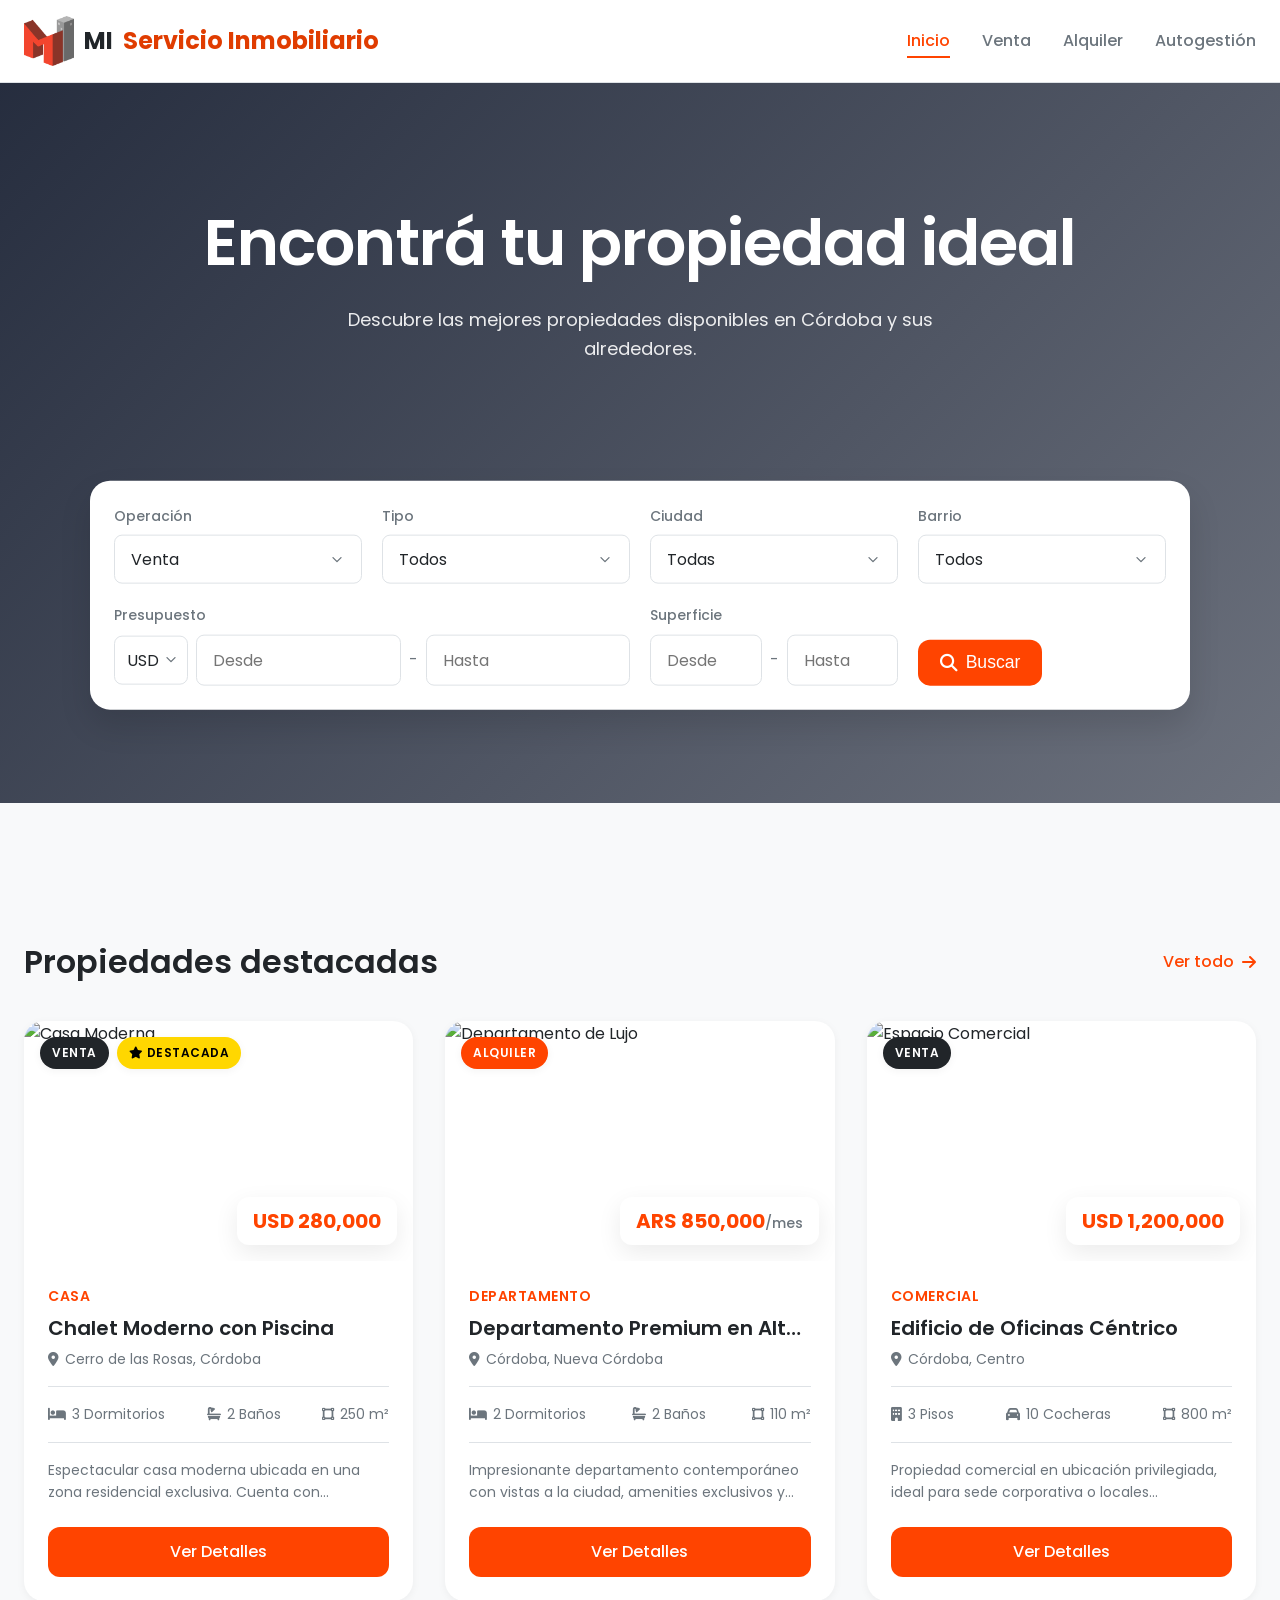
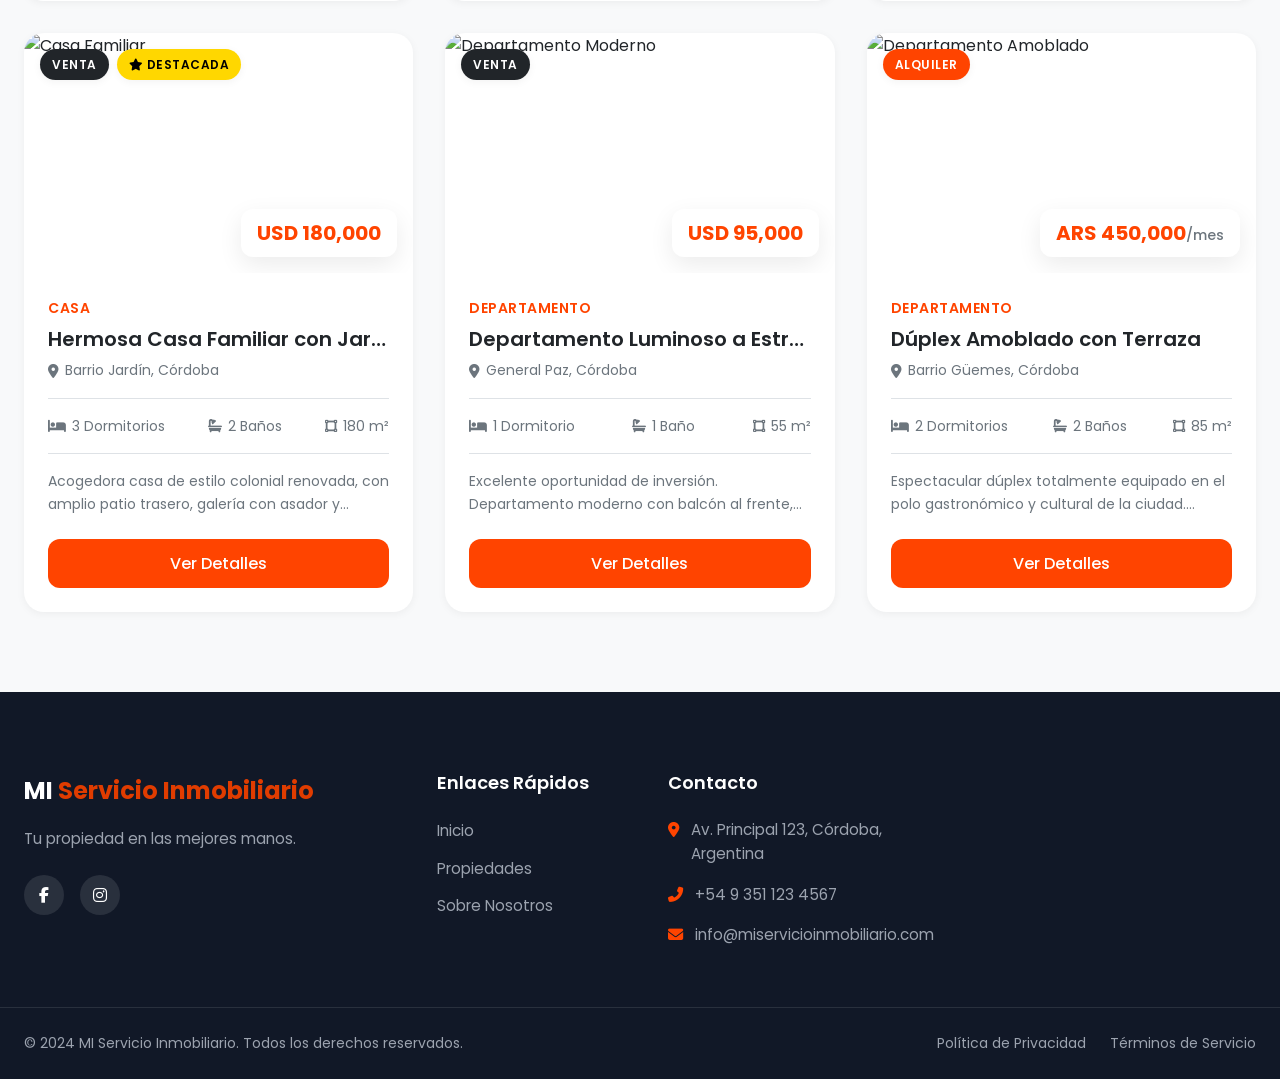
==== commit c2767853: "Barrios" ====
--- a/real-estate-portal/index.html
+++ b/real-estate-portal/index.html
@@ -27,7 +27,8 @@
             </a>
             <nav class="nav-links" id="nav-links">
                 <a href="index.html" class="active">Inicio</a>
-                <a href="properties.html">Inmuebles</a>
+                <a href="ventas.html">Venta</a>
+                <a href="alquileres.html">Alquiler</a>  
                 <a href="login.html">Autogestión</a>
             </nav>
             <button class="mobile-toggle" aria-label="Toggle navigation">
@@ -78,11 +79,8 @@
 
                     <div class="filter-group">
                         <label>Barrio</label>
-                        <select class="custom-select">
+                        <select class="custom-select barrio-select">
                             <option value="">Todos</option>
-                            <option value="centro">Centro</option>
-                            <option value="nueva_cordoba">Nueva Córdoba</option>
-                            <option value="alberdi">Alberdi</option>
                         </select>
                     </div>
 
@@ -93,22 +91,18 @@
                                 <option value="USD">USD</option>
                                 <option value="ARS">ARS</option>
                             </select>
-                            <input type="number" id="precioDesde" placeholder="Desde" aria-label="Minimum price"
-                                min="0">
+                            <input type="number" placeholder="Desde" aria-label="Minimum price">
                             <span class="separator">-</span>
-                            <input type="number" id="precioHasta" placeholder="Hasta" aria-label="Maximum price"
-                                min="0">
+                            <input type="number" placeholder="Hasta" aria-label="Maximum price">
                         </div>
                     </div>
 
                     <div class="filter-group">
                         <label>Superficie</label>
                         <div class="price-inputs">
-                            <input type="number" id="superficieDesde" placeholder="Desde" aria-label="Minimum surface"
-                                min="0">
+                            <input type="number" placeholder="Desde" aria-label="Minimum surface">
                             <span class="separator">-</span>
-                            <input type="number" id="superficieHasta" placeholder="Hasta" aria-label="Maximum surface"
-                                min="0">
+                            <input type="number" placeholder="Hasta" aria-label="Maximum surface">
                         </div>
                     </div>
 
@@ -334,68 +328,14 @@
     </footer>
 
     <script>
-        // ── Navbar mobile toggle ──
         document.querySelector('.mobile-toggle').addEventListener('click', function () {
             document.getElementById('nav-links').classList.toggle('active');
         });
-
-        // ── Validación de campos numéricos (sin letras, sin negativos) ──
-        const TECLAS_CONTROL = [
-            'Backspace', 'Delete', 'ArrowLeft', 'ArrowRight',
-            'ArrowUp', 'ArrowDown', 'Tab', 'Home', 'End', 'F5'
-        ];
-
-        function validarCampoNumerico(input) {
-            // Bloquear teclas inválidas
-            input.addEventListener('keydown', (e) => {
-                // Permitir Ctrl/Meta (Ctrl+A, Ctrl+C, Ctrl+V, Ctrl+Z...)
-                if (e.ctrlKey || e.metaKey) return;
-
-                const isDigit = /^[0-9]$/.test(e.key);
-                const isNegative = e.key === '-' || e.code === 'Minus' || e.code === 'NumpadSubtract';
-                const isPunto = e.key === '.';
-                const yaTienePunto = input.value.includes('.');
-
-                // Bloquear negativo explícitamente
-                if (isNegative) { e.preventDefault(); return; }
-                // Evitar doble punto decimal
-                if (isPunto && yaTienePunto) { e.preventDefault(); return; }
-                // Bloquear cualquier cosa que no sea dígito, punto o tecla de control
-                if (!isDigit && !isPunto && !TECLAS_CONTROL.includes(e.key)) {
-                    e.preventDefault();
-                }
-            });
-
-            // Bloquear pegado con letras o negativos
-            input.addEventListener('paste', (e) => {
-                e.preventDefault();
-                const texto = (e.clipboardData || window.clipboardData).getData('text');
-                // Solo dígitos y un punto decimal
-                const soloNumero = texto.replace(/[^0-9.]/g, '');
-                const partes = soloNumero.split('.');
-                const limpio = partes[0] + (partes.length > 1 ? '.' + partes[1] : '');
-                if (limpio) {
-                    const pos = input.selectionStart;
-                    const fin = input.selectionEnd;
-                    const actual = input.value;
-                    input.value = actual.slice(0, pos) + limpio + actual.slice(fin);
-                    input.dispatchEvent(new Event('input'));
-                }
-            });
-
-            // Sanitizar si queda algún valor negativo (por ejemplo, de flechas del spinner)
-            input.addEventListener('input', () => {
-                const val = parseFloat(input.value);
-                if (!isNaN(val) && val < 0) input.value = '';
-            });
-        }
-
-        // Aplicar a todos los campos numéricos del filtro
-        ['precioDesde', 'precioHasta', 'superficieDesde', 'superficieHasta'].forEach(id => {
-            const el = document.getElementById(id);
-            if (el) validarCampoNumerico(el);
-        });
     </script>
+    
+    <!-- Scripts para barrios y filtrado -->
+    <script src="js/barrios.js"></script>
+    <script src="js/filtros.js"></script>
 </body>
 
 </html>
